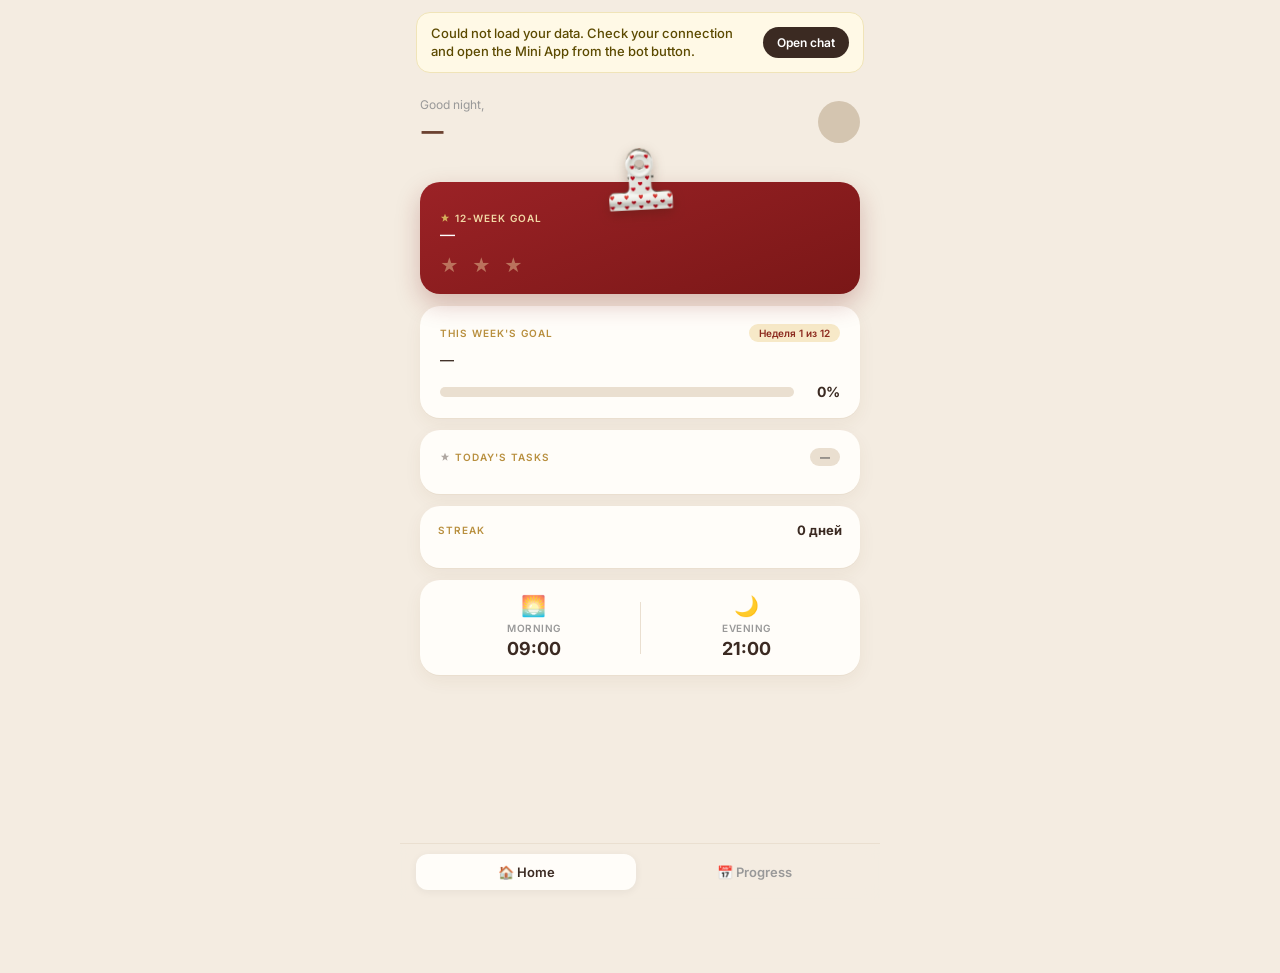
==== webapp/index.html @ 1f39d29e "Week percent over the 6 task days: a fully done week shows 100 % Co-Authored-By: Claude Opus 5.5 <no" ====
<!DOCTYPE html>
<html lang="en">
<head>
  <meta charset="UTF-8" />
  <meta name="viewport" content="width=device-width, initial-scale=1.0, viewport-fit=cover, user-scalable=no" />
  <meta name="theme-color" content="#F5F4F0" />
  <title>SpiceSpace</title>
  <link rel="icon" href="./spicespace-logo.jpg" type="image/jpeg" />

  <meta name="spicespace-backend" content="https://spicespace-production.up.railway.app" />
  <meta name="spicespace-bot-username" content="SpiceSpacebot" />

  <link rel="preconnect" href="https://fonts.googleapis.com" />
  <link rel="preconnect" href="https://fonts.gstatic.com" crossorigin />
  <link href="https://fonts.googleapis.com/css2?family=Inter:wght@400;500;600;700;800&display=swap" rel="stylesheet" />
  <link href="https://fonts.googleapis.com/css2?family=Unbounded:wght@400;700;900&family=Geologica:wght@300;400;500&display=swap" rel="stylesheet" />
  <link href="https://fonts.googleapis.com/css2?family=Playfair+Display:ital,wght@0,600;0,700;1,600;1,700&family=Marck+Script&display=swap" rel="stylesheet" />
  <link rel="stylesheet" href="./styles.css?v=20261109s5" />
  <link rel="stylesheet" href="./season.css?v=20261109s6" />
  <script src="https://telegram.org/js/telegram-web-app.js"></script>
  <script src="./season.js?v=20261109s6"></script>
</head>
<body>

<div class="app" id="app">

  <div class="sync-banner" id="sync-banner" hidden>
    <p class="sync-banner__text">Открой через бота для синхронизации данных</p>
    <button type="button" class="sync-banner__btn" id="sync-banner-open">Открыть чат</button>
  </div>

  <div class="welcome-screen" id="welcome-screen" hidden>
    <div class="welcome-content">
      <div class="welcome-emoji">✨</div>
      <div class="welcome-title">Привет, я Спейс</div>
      <div class="welcome-desc">
        Помогаю не сливаться с целей. Помню что ты говорила вчера.
        Мягко тыкаю если забываешь про себя.
      </div>
      <button class="welcome-btn" id="welcome-start-btn">
        Начать бесплатно →
      </button>
      <div class="welcome-trial">3 дня бесплатно · потом от 2 000 ⭐️</div>
    </div>
  </div>

  <div class="empty-state" id="empty-state" hidden>
    <h2 class="empty-state__title">Пока цель не настроена</h2>
    <p class="empty-state__text">Напиши /start в боте SpiceSpace — пройди знакомство, и цели появятся здесь.</p>
    <button type="button" class="empty-state__btn" id="empty-open-bot">Перейти в чат с ботом</button>
  </div>

  <div class="screen screen--active" id="screen-home" hidden>
  <main class="screen-inner" id="main">
    <header class="header">
      <div class="header-left">
        <p class="greeting" id="greeting">Добрый день,</p>
        <div class="user-name-row">
          <span class="user-name" id="user-name">—</span>
          <button type="button" class="edit-name-btn" id="edit-name-btn" hidden aria-label="Изменить имя">✏️</button>
        </div>
        <p id="level-badge" class="level-badge" aria-label="Уровень"></p>
      </div>
      <div class="avatar" id="avatar" aria-hidden="true"></div>
    </header>

    <section class="month-card">
      <p class="card-label card-label--light">
        <svg class="label-icon" width="10" height="10" viewBox="0 0 24 24" aria-hidden="true"><polygon points="12,2 15,9 22,9 16,14 18,21 12,17 6,21 8,14 2,9 9,9"/></svg>
        Цель 12 недель
      </p>
      <p class="month-card__text" id="month-goal">—</p>
      <div class="month-card__stars" aria-hidden="true">★ ★ ★</div>
    </section>

    <section class="week-card">
      <div class="week-card__head">
        <p class="card-label">Цель этой недели</p>
        <span class="badge" id="week-badge">Неделя 1 из 12</span>
      </div>
      <p class="week-card__text" id="week-goal">—</p>
      <div class="week-card__progress">
        <div class="progress-bar">
          <div class="progress-fill" id="week-fill" style="width:0%"></div>
        </div>
        <span class="progress-pct" id="week-pct">0%</span>
      </div>
    </section>

    <section class="today-card">
      <div class="today-card__head">
        <p class="card-label">
          <svg class="label-icon label-icon--dark" width="10" height="10" viewBox="0 0 24 24" aria-hidden="true"><polygon points="12,2 15,9 22,9 16,14 18,21 12,17 6,21 8,14 2,9 9,9"/></svg>
          Задачи на сегодня
        </p>
        <span class="badge badge--muted" id="today-date">—</span>
      </div>
      <div class="task-list" id="task-list"></div>
    </section>

    <section class="streak-card">
      <div class="streak-card__head">
        <p class="card-label">Серия дней</p>
        <span class="streak-count" id="streak-count">0 дней</span>
      </div>
      <div class="streak-dots streak-circles" id="streak-dots"></div>
    </section>

    <section class="times-card">
      <div class="times-row">
        <div class="time-item">
          <div class="time-icon">🌅</div>
          <div class="time-label">Утро</div>
          <div class="time-value time-value--morning" id="morning-time-val">09:00</div>
        </div>
        <div class="time-divider"></div>
        <div class="time-item">
          <div class="time-icon">🌙</div>
          <div class="time-label">Вечер</div>
          <div class="time-value time-value--evening" id="evening-time-val">21:00</div>
        </div>
        <button type="button" class="time-edit-btn" id="edit-times-btn" hidden>✏️ Изменить</button>
      </div>
    </section>

  </main>

  <div class="settings-block" id="settings-block">
    <button type="button" class="settings-btn" id="btn-change-12w" hidden>Изменить цель на 12 недель</button>
    <button type="button" class="settings-btn" id="btn-change-weekly" hidden>Изменить цель на 1 неделю</button>
    <button type="button" class="settings-btn" id="btn-reset">🧠 Сбросить память бота</button>
    <button type="button" class="settings-btn" id="btn-subscription" hidden>💳 Подписка</button>
    <button type="button" class="settings-btn danger" id="btn-stop">🔕 Остановить бота</button>
  </div>
  </div>

  <div class="screen" id="screen-subscription" hidden>
    <div class="screen-inner subscription-screen">
      <p class="subscription-payment-title">Оплата через Telegram Stars ⭐️</p>
      <header class="subscription-header">
        <div class="sub-status" id="sub-status">Подписка не активна</div>
        <div class="sub-days" id="sub-days"></div>
      </header>

      <div class="plans" id="subscription-plans">
        <div class="plan-card" data-plan="4weeks" role="button" tabindex="0">
          <div class="plan-name" data-i18n="sub_plan_4w">4 недели</div>
          <div class="plan-price">500 ⭐️ Stars</div>
          <div class="plan-note" data-i18n="sub_plan_4w_note">~$9.99</div>
        </div>
        <div class="plan-card popular" data-plan="12weeks" role="button" tabindex="0">
          <div class="plan-badge" data-i18n="sub_popular">Популярный</div>
          <div class="plan-name" data-i18n="sub_plan_12w">12 недель</div>
          <div class="plan-price">1 200 ⭐️ Stars</div>
          <div class="plan-note" data-i18n="sub_plan_12w_note">~$23.99</div>
        </div>
        <div class="plan-card" data-plan="24weeks" role="button" tabindex="0">
          <div class="plan-name" data-i18n="sub_plan_24w">24 недели</div>
          <div class="plan-price">2 000 ⭐️ Stars</div>
          <div class="plan-note" data-i18n="sub_plan_24w_note">~$39.98</div>
        </div>
      </div>

      <p class="subscription-stars-tip">Stars можно купить прямо в Telegram.<br>100 Stars ≈ $2</p>

      <button type="button" class="back-btn" id="sub-back">← Назад</button>
    </div>
  </div>

  <div class="screen" id="screen-calendar" hidden>
    <div class="screen-inner calendar-screen">
      <header class="calendar-header">
        <h1 class="calendar-title">12 недель</h1>
        <span class="badge" id="calendar-week-badge">Неделя 1 из 12</span>
      </header>
      <div class="calendar-grid-wrap">
        <div class="calendar-dow" aria-hidden="true">
          <span></span><span>1</span><span>2</span><span>3</span><span>4</span><span>5</span><span>6</span><span>7</span>
        </div>
        <div class="calendar-grid" id="calendar-grid"></div>
      </div>
      <div class="calendar-legend">
        <span class="legend-item"><i class="legend-dot legend-dot--done"></i> сделала</span>
        <span class="legend-item"><i class="legend-dot legend-dot--partial"></i> частично</span>
        <span class="legend-item"><i class="legend-dot legend-dot--miss"></i> нет</span>
        <span class="legend-item"><i class="legend-dot legend-dot--no-data"></i> без ответа</span>
        <span class="legend-item"><i class="legend-dot legend-dot--future"></i> впереди</span>
      </div>
    </div>
  </div>

  <nav class="tab-bar" id="tab-bar" hidden aria-label="Навигация">
    <button type="button" class="tab-bar__btn tab-bar__btn--active" data-tab="home" aria-current="page">🏠 Главная</button>
    <button type="button" class="tab-bar__btn" data-tab="calendar">📅 Прогресс</button>
  </nav>

  <div class="edit-name-sheet" id="edit-name-sheet" hidden>
    <div class="edit-name-sheet__backdrop" id="edit-name-backdrop"></div>
    <div class="edit-name-sheet__card" id="edit-name-card" role="dialog" aria-modal="true" aria-labelledby="edit-name-heading">
      <div class="edit-name-sheet__heading" id="edit-name-heading">Изменить имя</div>
      <input class="edit-name-sheet__input" id="edit-name-input" type="text" maxlength="50" placeholder="Твоё имя" autocomplete="name" />
      <div class="edit-name-sheet__actions">
        <button type="button" class="edit-name-sheet__cancel" id="edit-name-cancel">Отмена</button>
        <button type="button" class="edit-name-sheet__save" id="edit-name-save">Сохранить</button>
      </div>
    </div>
  </div>

  <div class="edit-times-sheet" id="edit-times-sheet" hidden>
    <div class="edit-times-sheet__backdrop" id="edit-times-backdrop"></div>
    <div class="edit-times-sheet__card" id="edit-times-card" role="dialog" aria-modal="true" aria-labelledby="edit-times-heading">
      <p class="edit-times-sheet__heading sheet-title" id="edit-times-heading">Время сообщений</p>
      <label class="edit-times-sheet__field">🌅 Утреннее сообщение<input id="et-morning" type="time" /></label>
      <label class="edit-times-sheet__field">🌙 Вечернее сообщение<input id="et-evening" type="time" /></label>
      <div class="edit-times-sheet__actions">
        <button type="button" class="edit-times-sheet__cancel" id="edit-times-cancel">Отмена</button>
        <button type="button" class="edit-times-sheet__save" id="edit-times-save">Сохранить</button>
      </div>
    </div>
  </div>

</div>

<script src="./i18n.js?v=20260613welcome2"></script>
<script src="./app.js?v=20261109w6"></script>
</body>
</html>
---- webapp/styles.css ----
*, *::before, *::after { box-sizing: border-box; margin: 0; padding: 0; }

:root {
  --bg: #F5F4F0;
  /* New Year: warm gold instead of the old lime accent. */
  --accent: #F2C14E;
  --accent-rgb: 242, 193, 78;
  --dark: #2C2C2C;
  --card: #fff;
  --muted: #999;
  --text-soft: #555;
  --border: #F0EEE8;
  --badge-bg: #FBEFD0;
  --badge-text: #8A5A00;
  --safe-top: env(safe-area-inset-top, 0px);
  --safe-bottom: env(safe-area-inset-bottom, 0px);
}

html, body {
  height: 100%;
  -webkit-font-smoothing: antialiased;
  -webkit-tap-highlight-color: transparent;
}

body {
  font-family: 'Inter', system-ui, sans-serif;
  background: var(--bg);
  color: var(--dark);
}

body.tg-app { background: var(--bg); }

.app {
  min-height: 100vh;
  min-height: 100dvh;
  min-height: var(--tg-app-height, 100dvh);
  max-width: 480px;
  margin: 0 auto;
}

/* Sync banner */
.sync-banner {
  display: flex;
  align-items: center;
  justify-content: space-between;
  gap: 12px;
  margin: calc(12px + var(--safe-top)) 16px 0;
  padding: 12px 14px;
  background: #FFF9E6;
  border: 1px solid #F0E4B8;
  border-radius: 14px;
}
.sync-banner[hidden] { display: none !important; }

.sync-banner__text {
  flex: 1;
  font-size: 13px;
  line-height: 1.35;
  color: #5c4a00;
  font-weight: 500;
}

.sync-banner__btn {
  flex-shrink: 0;
  background: var(--dark);
  color: #fff;
  border: none;
  border-radius: 999px;
  padding: 8px 14px;
  font-size: 12px;
  font-weight: 600;
  font-family: inherit;
  cursor: pointer;
  white-space: nowrap;
}

/* Empty state (no goal yet) */
.empty-state {
  min-height: 100vh;
  min-height: 100dvh;
  display: flex;
  flex-direction: column;
  align-items: center;
  justify-content: center;
  padding: 32px 24px;
  text-align: center;
}
.empty-state[hidden] { display: none !important; }

.empty-state__title {
  font-size: 22px;
  font-weight: 700;
  margin-bottom: 12px;
}

.empty-state__text {
  font-size: 15px;
  color: var(--muted);
  line-height: 1.5;
  margin-bottom: 24px;
  max-width: 300px;
}

.empty-state__btn {
  background: var(--dark);
  color: #fff;
  border: none;
  border-radius: 999px;
  padding: 14px 28px;
  font-size: 15px;
  font-weight: 600;
  font-family: inherit;
  cursor: pointer;
}

/* Screens & tabs */
.screen {
  display: none;
  flex-direction: column;
  min-height: 100vh;
  min-height: 100dvh;
  padding-bottom: calc(72px + var(--safe-bottom));
}
.screen--active { display: flex; }
.screen[hidden] { display: none !important; }

.screen-inner {
  display: flex;
  flex-direction: column;
  gap: 12px;
  padding: calc(24px + var(--safe-top)) 20px 12px;
  flex: 1;
}

.tab-bar {
  position: fixed;
  left: 0;
  right: 0;
  bottom: 0;
  max-width: 480px;
  margin: 0 auto;
  display: flex;
  gap: 8px;
  padding: 10px 16px calc(10px + var(--safe-bottom));
  background: rgba(245, 244, 240, 0.96);
  border-top: 1px solid var(--border);
  backdrop-filter: blur(8px);
  z-index: 50;
}
.tab-bar[hidden] { display: none !important; }

.tab-bar__btn {
  flex: 1;
  border: none;
  border-radius: 12px;
  padding: 10px 8px;
  font-family: inherit;
  font-size: 13px;
  font-weight: 600;
  background: transparent;
  color: var(--muted);
  cursor: pointer;
}
.tab-bar__btn--active {
  background: var(--card);
  color: var(--dark);
  box-shadow: 0 2px 8px rgba(0, 0, 0, 0.06);
}

/* Calendar */
.calendar-screen { gap: 16px; }
.calendar-header {
  display: flex;
  align-items: center;
  justify-content: space-between;
  gap: 12px;
}
.calendar-title {
  font-size: 22px;
  font-weight: 800;
  letter-spacing: -0.02em;
}
.calendar-grid-wrap { overflow-x: auto; }
.calendar-dow {
  display: grid;
  grid-template-columns: 44px repeat(7, 1fr);
  gap: 4px;
  margin-bottom: 6px;
  font-size: 10px;
  font-weight: 600;
  color: var(--muted);
  text-align: center;
}
.calendar-grid {
  display: flex;
  flex-direction: column;
  gap: 4px;
}
.calendar-row {
  display: grid;
  grid-template-columns: 44px repeat(7, 1fr);
  gap: 4px;
  align-items: center;
  padding: 2px 0;
  border-radius: 10px;
}
.calendar-row--current {
  background: rgba(var(--accent-rgb), 0.25);
}
.calendar-row-label {
  font-size: 11px;
  font-weight: 600;
  color: var(--text-soft);
}
.calendar-cell {
  width: 100%;
  aspect-ratio: 1;
  max-width: 36px;
  margin: 0 auto;
  display: flex;
  align-items: center;
  justify-content: center;
}
.day-dot {
  width: 100%;
  aspect-ratio: 1;
  max-width: 36px;
  border-radius: 50%;
  border: 2px solid transparent;
}
.day-dot.done { background: var(--accent); }
.day-dot.missed { background: #1A1A1A; }
.day-dot.partial {
  background: linear-gradient(90deg, var(--accent) 50%, #1A1A1A 50%);
}
.day-dot.today {
  background: transparent;
  border: 2px solid var(--accent);
}
.day-dot.future { background: #E0E0E0; }
.day-dot.recap { background: #E8E4F0; border: 2px solid #C8BFD8; }
.day-dot.no-data { background: #F5F5F5; }
.calendar-legend {
  display: flex;
  flex-wrap: wrap;
  gap: 10px 14px;
  font-size: 11px;
  color: var(--text-soft);
}
.legend-item { display: inline-flex; align-items: center; gap: 6px; }
.legend-dot {
  width: 12px;
  height: 12px;
  border-radius: 50%;
  display: inline-block;
}
.legend-dot--done { background: var(--accent); }
.legend-dot--partial {
  background: linear-gradient(90deg, var(--accent) 50%, #1A1A1A 50%);
}
.legend-dot--miss { background: #1A1A1A; }
.legend-dot--future { background: #E0E0E0; }
.legend-dot--no-data { background: #F5F5F5; border: 1px solid #E0E0E0; }

.header {
  display: flex;
  justify-content: space-between;
  align-items: center;
  margin-bottom: 4px;
}

.greeting { font-size: 12px; color: var(--muted); }

.user-name-row {
  display: flex;
  align-items: center;
  gap: 8px;
}

.user-name { font-size: 22px; font-weight: 700; color: var(--dark); line-height: 1.2; }

.level-badge {
  display: block;
  margin-top: 2px;
  font-size: 14px;
  font-weight: 500;
  line-height: 1.3;
  color: #a8a8a8;
  letter-spacing: 0;
  text-transform: none;
}

.edit-name-btn {
  flex-shrink: 0;
  border: none;
  background: transparent;
  font-size: 16px;
  line-height: 1;
  padding: 4px;
  cursor: pointer;
  opacity: 0.55;
}
.edit-name-btn[hidden] { display: none !important; }
.edit-name-btn:active { opacity: 1; }

.avatar {
  width: 42px;
  height: 42px;
  border-radius: 50%;
  background: #D4C5B0;
  flex-shrink: 0;
  background-size: cover;
  background-position: center;
}

.card-label {
  font-size: 10px;
  color: var(--muted);
  font-weight: 600;
  text-transform: uppercase;
  letter-spacing: 1px;
  display: flex;
  align-items: center;
}

.card-label--light { color: #666; }
.card-label--light .label-icon { fill: var(--accent); }

.label-icon { margin-right: 5px; flex-shrink: 0; }
.label-icon--dark { fill: var(--dark); opacity: 0.4; }

/* Month */
.month-card {
  background: var(--dark);
  border-radius: 20px;
  padding: 18px 20px;
}

.month-card__text {
  font-size: 15px;
  color: #fff;
  font-weight: 500;
  line-height: 1.4;
}

.month-card__stars {
  margin-top: 10px;
  opacity: 0.15;
  font-size: 18px;
  letter-spacing: 4px;
  color: #fff;
}

/* Week */
.week-card {
  background: var(--card);
  border-radius: 20px;
  padding: 18px 20px;
}

.week-card__head {
  display: flex;
  justify-content: space-between;
  align-items: center;
  margin-bottom: 8px;
}

.badge {
  font-size: 10px;
  background: var(--badge-bg);
  color: var(--badge-text);
  padding: 3px 10px;
  border-radius: 20px;
  font-weight: 600;
}

.badge--muted {
  background: var(--border);
  color: var(--text-soft);
}

.week-card__text {
  font-size: 14px;
  color: var(--dark);
  font-weight: 500;
  line-height: 1.4;
  margin-bottom: 14px;
}

.week-card__progress {
  display: flex;
  align-items: center;
  gap: 10px;
}

.progress-bar {
  flex: 1;
  height: 10px;
  background: var(--border);
  border-radius: 6px;
  overflow: hidden;
}

.progress-fill {
  height: 100%;
  background: var(--accent);
  border-radius: 6px;
  width: 0;
  transition: width 1.2s cubic-bezier(0.4, 0, 0.2, 1);
}

.progress-pct {
  font-size: 14px;
  font-weight: 700;
  color: var(--dark);
  min-width: 36px;
  text-align: right;
}

/* Today tasks */
.today-card {
  background: var(--card);
  border-radius: 20px;
  padding: 18px 20px;
}

.today-card__head {
  display: flex;
  justify-content: space-between;
  align-items: center;
  margin-bottom: 10px;
}

.task-list { display: flex; flex-direction: column; }

.task-row {
  display: flex;
  align-items: center;
  gap: 10px;
  padding: 8px 0;
  border-top: 1px solid var(--bg);
}
.task-list .task-row:first-child { border-top: none; padding-top: 0; }

.task-check {
  width: 22px;
  height: 22px;
  border-radius: 50%;
  border: 1.5px solid #E0DFDB;
  flex-shrink: 0;
  display: flex;
  align-items: center;
  justify-content: center;
  font-size: 11px;
  background: transparent;
  cursor: pointer;
  font-family: inherit;
  color: transparent;
  padding: 0;
}
.task-check.done {
  background: var(--dark);
  border-color: var(--dark);
  color: #fff;
}

.task-time {
  flex-shrink: 0;
  font-size: 11px;
  font-weight: 600;
  color: var(--muted);
  min-width: 4.5rem;
}

.task-text {
  font-size: 13px;
  color: var(--text-soft);
  flex: 1;
  line-height: 1.35;
}
.task-text.done {
  color: #bbb;
  text-decoration: line-through;
}

.task-empty {
  font-size: 13px;
  color: var(--muted);
  padding: 4px 0;
}

/* Streak */
.streak-card {
  background: var(--card);
  border-radius: 20px;
  padding: 16px 18px;
  overflow: hidden;
}

.streak-card__head {
  display: flex;
  justify-content: space-between;
  align-items: center;
  margin-bottom: 14px;
}

.streak-count {
  font-size: 13px;
  font-weight: 700;
  color: var(--dark);
}

.streak-dots {
  display: flex;
  gap: 8px;
  width: 100%;
  justify-content: space-between;
}

.streak-day-wrap {
  flex: 1;
  display: flex;
  align-items: center;
  justify-content: center;
}

.streak-day {
  width: 40px;
  height: 40px;
  border-radius: 50%;
  display: flex;
  align-items: center;
  justify-content: center;
}

.streak-day.active {
  background: #161616;
  border: 1.5px solid rgba(var(--accent-rgb), 0.3);
  animation: starGlow 3s ease-in-out infinite;
  overflow: hidden;
  padding: 0;
}

.streak-day.active.is-today {
  border-color: rgba(var(--accent-rgb), 0.7);
  box-shadow: 0 0 20px rgba(var(--accent-rgb), 0.4);
}

.streak-logo-icon {
  width: 100%;
  height: 100%;
  object-fit: cover;
  object-position: center;
  transform: scale(1.35);
  display: block;
  filter: drop-shadow(0 0 4px rgba(var(--accent-rgb), 0.5));
}

.streak-day.empty {
  background: #111;
  border: 1.5px solid #1e1e1e;
}

.streak-day.active.done {
  border-color: rgba(var(--accent-rgb), 0.85);
  box-shadow: 0 0 12px rgba(var(--accent-rgb), 0.35);
}

.streak-day.active.partial {
  border-color: rgba(var(--accent-rgb), 0.45);
  background: linear-gradient(135deg, #161616 50%, #2a2a18 50%);
}

.streak-day.active.missed-day {
  border-color: rgba(120, 120, 120, 0.55);
  box-shadow: none;
  animation: none;
}

.streak-day.missed {
  background: #1A1A1A;
  border: 1.5px solid #1A1A1A;
}

@keyframes starGlow {
  0%, 100% {
    box-shadow: 0 0 8px rgba(var(--accent-rgb), 0.15);
    border-color: rgba(var(--accent-rgb), 0.25);
  }
  50% {
    box-shadow: 0 0 18px rgba(var(--accent-rgb), 0.4);
    border-color: rgba(var(--accent-rgb), 0.55);
  }
}

/* Times card */
.times-card {
  background: var(--card);
  border-radius: 20px;
  padding: 16px 18px;
}

.times-row {
  display: flex;
  align-items: center;
  gap: 10px;
}

.time-item {
  flex: 1;
  min-width: 0;
  text-align: center;
}

.time-icon {
  font-size: 20px;
  line-height: 1;
  margin-bottom: 6px;
}

.time-label {
  font-size: 10px;
  color: var(--muted);
  font-weight: 600;
  text-transform: uppercase;
  letter-spacing: 0.5px;
}

.time-value {
  font-size: 18px;
  font-weight: 700;
  color: var(--dark);
  margin-top: 4px;
}

.time-divider {
  width: 1px;
  height: 52px;
  background: var(--border);
  flex-shrink: 0;
}

.time-edit-btn {
  flex-shrink: 0;
  border: none;
  background: var(--border);
  border-radius: 12px;
  padding: 10px 12px;
  font-size: 11px;
  font-weight: 600;
  font-family: inherit;
  cursor: pointer;
  color: var(--dark);
  white-space: nowrap;
}
.time-edit-btn[hidden] { display: none !important; }

@keyframes popIn {
  0% { transform: scale(0); opacity: 0; }
  80% { transform: scale(1.15); }
  100% { transform: scale(1); opacity: 1; }
}

.settings-block {
  display: flex;
  flex-direction: column;
  gap: 8px;
  margin-top: 8px;
  padding: 0 20px 24px;
  padding-bottom: calc(24px + var(--safe-bottom));
  opacity: 0;
  transition: opacity 0.3s;
}

.settings-btn[hidden] {
  display: none !important;
}

.settings-btn:disabled {
  opacity: 0.55;
  cursor: wait;
}

.settings-block.loaded {
  opacity: 1;
}

.settings-btn {
  width: 100%;
  background: #fff;
  border: 1px solid #E8E6E0;
  border-radius: 14px;
  padding: 14px 16px;
  font-family: 'Inter', sans-serif;
  font-size: 14px;
  font-weight: 500;
  color: #2C2C2C;
  cursor: pointer;
  text-align: left;
}

.settings-btn.danger {
  color: #999;
}

.subscription-screen {
  gap: 20px;
  padding-bottom: calc(16px + var(--safe-bottom));
}

.subscription-header {
  text-align: center;
  padding: 8px 0 4px;
}

.sub-status {
  font-size: 18px;
  font-weight: 700;
  color: var(--dark);
}

.sub-status--active {
  color: #2d6a4f;
}

.sub-days {
  margin-top: 8px;
  font-size: 14px;
  color: #666;
  min-height: 1.2em;
}

.plans {
  display: flex;
  flex-direction: column;
  gap: 12px;
}

.plan-card {
  position: relative;
  background: #fff;
  border: 1.5px solid #E8E6E0;
  border-radius: 16px;
  padding: 18px 16px;
  cursor: pointer;
  transition: border-color 0.15s, box-shadow 0.15s;
}

.plan-card:active {
  transform: scale(0.99);
}

.plan-card.popular {
  border-color: #C4A882;
  box-shadow: 0 4px 16px rgba(196, 168, 130, 0.2);
}

.plan-badge {
  position: absolute;
  top: -10px;
  right: 14px;
  background: #C4A882;
  color: #fff;
  font-size: 11px;
  font-weight: 600;
  padding: 4px 10px;
  border-radius: 999px;
}

.plan-name {
  font-size: 17px;
  font-weight: 700;
  color: var(--dark);
  margin-bottom: 6px;
}

.plan-price {
  font-size: 22px;
  font-weight: 800;
  color: var(--dark);
}

.plan-note {
  margin-top: 4px;
  font-size: 13px;
  color: #888;
}

.back-btn {
  width: 100%;
  margin-top: 8px;
  background: transparent;
  border: none;
  font-family: 'Inter', sans-serif;
  font-size: 15px;
  font-weight: 500;
  color: #888;
  padding: 12px;
  cursor: pointer;
}

.edit-name-sheet {
  position: fixed;
  inset: 0;
  z-index: 50;
  display: flex;
  align-items: flex-end;
  justify-content: center;
}
.edit-name-sheet[hidden] { display: none !important; }

.edit-name-sheet__backdrop {
  position: absolute;
  inset: 0;
  background: rgba(0, 0, 0, 0.35);
}

.edit-name-sheet__card {
  position: relative;
  width: 100%;
  max-width: 480px;
  background: var(--bg);
  border-radius: 24px 24px 0 0;
  padding: 20px 20px calc(22px + var(--safe-bottom));
}

.edit-name-sheet__heading {
  font-size: 18px;
  font-weight: 700;
  margin-bottom: 16px;
  color: var(--dark);
}

.edit-name-sheet__input {
  width: 100%;
  border: 1.5px solid var(--border);
  border-radius: 14px;
  padding: 12px 14px;
  font-size: 16px;
  font-family: inherit;
  background: var(--card);
  color: var(--dark);
  margin-bottom: 16px;
}
.edit-name-sheet__input:focus {
  outline: none;
  border-color: var(--dark);
}

.edit-name-sheet__actions {
  display: flex;
  gap: 10px;
  justify-content: flex-end;
}

.edit-name-sheet__cancel {
  border: none;
  background: transparent;
  color: var(--muted);
  font-size: 14px;
  padding: 10px 12px;
  cursor: pointer;
  font-family: inherit;
}

.edit-name-sheet__save {
  border: none;
  background: var(--dark);
  color: #fff;
  border-radius: 999px;
  padding: 10px 20px;
  font-size: 14px;
  font-weight: 600;
  cursor: pointer;
  font-family: inherit;
}

.edit-times-sheet {
  position: fixed;
  inset: 0;
  z-index: 50;
  display: flex;
  align-items: flex-end;
  justify-content: center;
}
.edit-times-sheet[hidden] { display: none !important; }

.edit-times-sheet__backdrop {
  position: absolute;
  inset: 0;
  background: rgba(0, 0, 0, 0.35);
}

.edit-times-sheet__card {
  position: relative;
  width: 100%;
  max-width: 480px;
  background: var(--bg);
  border-radius: 24px 24px 0 0;
  padding: 20px 20px calc(22px + var(--safe-bottom));
}

.edit-times-sheet__heading {
  font-size: 18px;
  font-weight: 700;
  margin-bottom: 16px;
  color: var(--dark);
}

.edit-times-sheet__field {
  display: flex;
  flex-direction: column;
  gap: 8px;
  margin-bottom: 14px;
  font-size: 14px;
  font-weight: 500;
  color: var(--dark);
}

.edit-times-sheet__field input {
  width: 100%;
  border: 1.5px solid var(--border);
  border-radius: 14px;
  padding: 12px 14px;
  font-size: 16px;
  font-family: inherit;
  background: var(--card);
  color: var(--dark);
}

.edit-times-sheet__actions {
  display: flex;
  gap: 10px;
  justify-content: flex-end;
  margin-top: 8px;
}

.edit-times-sheet__cancel {
  border: none;
  background: transparent;
  color: var(--muted);
  font-size: 14px;
  padding: 10px 12px;
  cursor: pointer;
  font-family: inherit;
}

.edit-times-sheet__save {
  border: none;
  background: var(--dark);
  color: #fff;
  border-radius: 999px;
  padding: 10px 20px;
  font-size: 14px;
  font-weight: 600;
  cursor: pointer;
  font-family: inherit;
}

.milestone-overlay {
  position: fixed;
  inset: 0;
  background: rgba(0, 0, 0, 0.75);
  display: flex;
  align-items: flex-end;
  justify-content: center;
  z-index: 1000;
  padding: 16px;
  padding-bottom: calc(16px + var(--safe-bottom));
  animation: milestoneFadeIn 0.35s ease both;
}

.milestone-card {
  width: 100%;
  max-width: 360px;
  background: #1A1A1A;
  border: 1px solid rgba(var(--accent-rgb), 0.35);
  border-radius: 24px;
  padding: 12px 24px 28px;
  text-align: center;
  animation: milestoneSlideUp 0.5s cubic-bezier(0.2, 0.8, 0.2, 1) both;
}

.milestone-card .handle {
  width: 36px;
  height: 4px;
  margin: 4px auto 20px;
  border-radius: 999px;
  background: rgba(255, 255, 255, 0.18);
}

.milestone-card .star-wrap {
  display: flex;
  justify-content: center;
  margin-bottom: 10px;
}

.milestone-card .star {
  font-size: 30px;
  line-height: 1;
  color: var(--accent);
  animation: milestoneStarPulse 1.6s ease-in-out infinite;
}

.milestone-card .days-row {
  display: flex;
  align-items: baseline;
  justify-content: center;
  gap: 8px;
  margin-bottom: 4px;
}

.milestone-card .days-number {
  font-family: 'Unbounded', system-ui, sans-serif;
  font-size: 64px;
  font-weight: 900;
  line-height: 1;
  color: var(--accent);
  letter-spacing: -0.03em;
}

.milestone-card .days-label {
  font-family: 'Geologica', system-ui, sans-serif;
  font-size: 22px;
  font-weight: 400;
  color: var(--accent);
}

.milestone-card .subtitle {
  font-family: 'Geologica', system-ui, sans-serif;
  font-size: 14px;
  font-weight: 300;
  color: rgba(255, 255, 255, 0.45);
  letter-spacing: 0.08em;
  text-transform: lowercase;
  margin-bottom: 22px;
}

.milestone-card .message {
  font-family: 'Geologica', system-ui, sans-serif;
  font-size: 15px;
  font-weight: 300;
  line-height: 1.55;
  color: #ffffff;
  margin-bottom: 24px;
}

.milestone-card .message p {
  margin: 0;
}

.milestone-card .dots-row {
  display: flex;
  justify-content: center;
  gap: 7px;
  margin-bottom: 24px;
}

.milestone-card .dot {
  width: 8px;
  height: 8px;
  border-radius: 50%;
  background: rgba(255, 255, 255, 0.14);
}

.milestone-card .dot.filled {
  background: var(--accent);
}

.milestone-card .dot.current {
  background: var(--accent);
  box-shadow: 0 0 0 3px rgba(var(--accent-rgb), 0.28);
  animation: milestoneDotPulse 1.4s ease-in-out infinite;
}

.milestone-card .btn-milestone {
  width: 100%;
  border: none;
  border-radius: 14px;
  padding: 16px 24px;
  background: var(--accent);
  color: #1A1A1A;
  font-family: 'Geologica', system-ui, sans-serif;
  font-size: 16px;
  font-weight: 500;
  cursor: pointer;
}

.confetti-piece {
  position: fixed;
  top: -10px;
  width: 8px;
  height: 8px;
  border-radius: 2px;
  pointer-events: none;
  z-index: 1001;
  animation: confettiFall linear forwards;
}

@keyframes milestoneFadeIn {
  from { opacity: 0; }
  to { opacity: 1; }
}

@keyframes milestoneSlideUp {
  from {
    opacity: 0;
    transform: translateY(32px);
  }
  to {
    opacity: 1;
    transform: translateY(0);
  }
}

@keyframes milestoneStarPulse {
  0%, 100% {
    transform: scale(1);
    opacity: 1;
  }
  50% {
    transform: scale(1.12);
    opacity: 0.82;
  }
}

@keyframes milestoneDotPulse {
  0%, 100% {
    transform: scale(1);
    box-shadow: 0 0 0 3px rgba(var(--accent-rgb), 0.28);
  }
  50% {
    transform: scale(1.15);
    box-shadow: 0 0 0 5px rgba(var(--accent-rgb), 0.18);
  }
}

@keyframes confettiFall {
  to {
    transform: translateY(100vh) rotate(720deg);
    opacity: 0;
  }
}

@media (prefers-reduced-motion: reduce) {
  .progress-fill { transition-duration: 0.01ms; }
  .streak-day.active { animation-duration: 0.01ms; }
  .milestone-overlay,
  .milestone-card,
  .milestone-card .star,
  .milestone-card .dot.current,
  .confetti-piece { animation-duration: 0.01ms; }
}

.welcome-screen[hidden] {
  display: none !important;
}
.welcome-screen:not([hidden]) {
  display: flex;
  flex-direction: column;
  align-items: center;
  justify-content: center;
  min-height: 80vh;
  padding: 32px 24px;
  text-align: center;
}
.welcome-emoji { font-size: 56px; margin-bottom: 16px; }
.welcome-title {
  font-size: 28px; font-weight: 700;
  color: #2C2C2C; margin-bottom: 12px;
}
.welcome-desc {
  font-size: 15px; color: #666;
  line-height: 1.6; margin-bottom: 32px;
}
.welcome-btn {
  background: #2C2C2C; color: #fff;
  border: none; border-radius: 16px;
  padding: 16px 32px; width: 100%;
  font-size: 16px; font-weight: 600;
  cursor: pointer; margin-bottom: 12px;
}
.welcome-trial { font-size: 12px; color: #bbb; }



/* The streak logo image is lime; tint it gold for the New Year theme. */
.streak-logo-icon { filter: hue-rotate(-38deg) saturate(1.15) brightness(1.02); }

/* Half-filled day: exact halves (the transparent border used to repeat the gradient on the left edge). */
.day-dot.partial, .legend-dot--partial { background-origin: border-box; background-repeat: no-repeat; }
---- webapp/season.css ----
/* Seasonal themes. season.js sets <html data-season="autumn|winter"> by date
   (or ?season=autumn|winter|off for previews). Without a season the base look stays. */

/* Stickers: the owner's photo cut-outs placed on card edges by season.js. */
.sticker {
  position: absolute;
  z-index: 2;
  height: auto;
  pointer-events: none;
  filter: drop-shadow(0 4px 6px rgba(60, 30, 10, 0.28));
  user-select: none;
}
.has-sticker { position: relative; }

/* 12-week grid as a sheet of paper held by a clip. */
.season-paper {
  position: relative;
  margin: 14px 0 34px;
  padding: 30px 14px 18px;
  background: var(--card);
  border-radius: 18px;
  box-shadow: 0 1px 0 var(--border), 0 10px 26px rgba(110, 60, 30, 0.10);
  display: flex;
  flex-direction: column;
  gap: 14px;
}
html[data-season] .month-card { margin-top: 18px; padding-top: 30px; }

.season-note {
  display: none;
  font-family: 'Marck Script', cursive;
  font-size: 21px;
  line-height: 1.15;
  margin: -6px 0 6px;
  transform: rotate(-2deg);
  transform-origin: left center;
}

/* ---------------- Winter / New Year ---------------- */
html[data-season="winter"] {
  --bg: #F4ECE1;
  --card: #FFFDF9;
  --border: #EADFD0;
  --accent: #D4AE5A;
  --accent-rgb: 212, 174, 90;
  --badge-bg: #F7E9C8;
  --badge-text: #8C2A1E;
  --dark: #3B2A22;
  --season-red: #8E1C1C;
  --season-brown: #6B4130;
}
html[data-season="winter"] body { background: var(--bg); }
html[data-season="winter"] .week-card,
html[data-season="winter"] .today-card,
html[data-season="winter"] .streak-card,
html[data-season="winter"] .times-card { box-shadow: 0 1px 0 var(--border), 0 6px 18px rgba(110, 60, 30, 0.06); }

html[data-season="winter"] .month-card {
  background: linear-gradient(160deg, #9B2226 0%, #7A1717 100%);
  box-shadow: 0 10px 24px rgba(122, 23, 23, 0.25);
}
html[data-season="winter"] .card-label--light { color: #F2D9A6; }
html[data-season="winter"] .month-card__stars { color: #F2D9A6; opacity: 0.45; }
html[data-season="winter"] .card-label { color: #B88F3E; }
html[data-season="winter"] .card-label--light { color: #F2D9A6; }

html[data-season="winter"] .user-name,
html[data-season="winter"] .calendar-title {
  font-family: 'Playfair Display', Georgia, serif;
  color: var(--season-brown);
  font-weight: 700;
  letter-spacing: -0.01em;
}
html[data-season="winter"] .user-name { font-size: 28px; }
html[data-season="winter"] .calendar-title {
  font-style: italic;
  color: var(--season-red);
  font-size: 30px;
}
html[data-season="winter"] .season-note { display: block; color: var(--season-red); }
html[data-season="winter"] .tab-bar { background: rgba(244, 236, 225, 0.92); }

/* ---------------- Autumn / November ---------------- */
html[data-season="autumn"] {
  --bg: #F3EADC;
  --card: #FFFCF6;
  --border: #E8DCC8;
  --accent: #D9853B;
  --accent-rgb: 217, 133, 59;
  --badge-bg: #F6E2C9;
  --badge-text: #8A4316;
  --dark: #3A2A20;
  --season-rust: #A4471E;
  --season-brown: #5C3B26;
}
html[data-season="autumn"] body { background: var(--bg); }
html[data-season="autumn"] .week-card,
html[data-season="autumn"] .today-card,
html[data-season="autumn"] .streak-card,
html[data-season="autumn"] .times-card { box-shadow: 0 1px 0 var(--border), 0 6px 18px rgba(110, 70, 30, 0.06); }
html[data-season="autumn"] .month-card {
  background: linear-gradient(160deg, #5A3A28 0%, #3E281C 100%);
  box-shadow: 0 10px 24px rgba(62, 40, 28, 0.25);
}
html[data-season="autumn"] .card-label { color: #B5763A; }
html[data-season="autumn"] .card-label--light { color: #F0C99A; }
html[data-season="autumn"] .month-card__stars { color: #F0C99A; opacity: 0.45; }
html[data-season="autumn"] .user-name,
html[data-season="autumn"] .calendar-title {
  font-family: 'Playfair Display', Georgia, serif;
  color: var(--season-brown);
  font-weight: 700;
}
html[data-season="autumn"] .user-name { font-size: 28px; }
html[data-season="autumn"] .calendar-title { font-style: italic; color: var(--season-rust); font-size: 30px; }
html[data-season="autumn"] .season-note { display: block; color: var(--season-rust); }
html[data-season="autumn"] .tab-bar { background: rgba(243, 234, 220, 0.92); }

/* The streak logo is lime: gold in winter, amber in autumn. */
html[data-season="autumn"] .streak-logo-icon { filter: hue-rotate(-50deg) saturate(1.3); }

/* Calendar "missed" days: festive red in winter, deep brown in autumn instead of black. */
html[data-season="winter"] .day-dot.missed,
html[data-season="winter"] .legend-dot--miss { background: var(--season-red); }
html[data-season="winter"] .day-dot.partial,
html[data-season="winter"] .legend-dot--partial { background: linear-gradient(90deg, var(--accent) 50%, var(--season-red) 50%); }
html[data-season="winter"] .day-dot.future { background: #E9DFD2; }
html[data-season="autumn"] .day-dot.missed,
html[data-season="autumn"] .legend-dot--miss { background: var(--season-brown); }
html[data-season="autumn"] .day-dot.partial,
html[data-season="autumn"] .legend-dot--partial { background: linear-gradient(90deg, var(--accent) 50%, var(--season-brown) 50%); }
html[data-season="autumn"] .day-dot.future { background: #E8DCCB; }

/* Exact halves for half-filled days (the season colors above reset these via the shorthand). */
html[data-season] .day-dot.partial,
html[data-season] .legend-dot--partial { background-origin: border-box; background-repeat: no-repeat; }

/* Empty days must stay visible on the cream sheet and on the highlighted current week:
   "ahead" is a clear ring, "no answer" a dashed ring. Legend dots match. */
html[data-season] .day-dot.future,
html[data-season] .legend-dot--future {
  background: #F4E9D8;
  border: 2px solid #CDB08A;
  box-sizing: border-box;
}
html[data-season] .day-dot.no-data,
html[data-season] .legend-dot--no-data {
  background: #FFFFFF;
  border: 2px dashed #B9946A;
  box-sizing: border-box;
}
html[data-season] .legend-dot--future,
html[data-season] .legend-dot--no-data { border-width: 1.5px; }
/* Keep the last legend word clear of the corner sticker. */
html[data-season] .season-paper .calendar-legend { padding-right: 52px; }
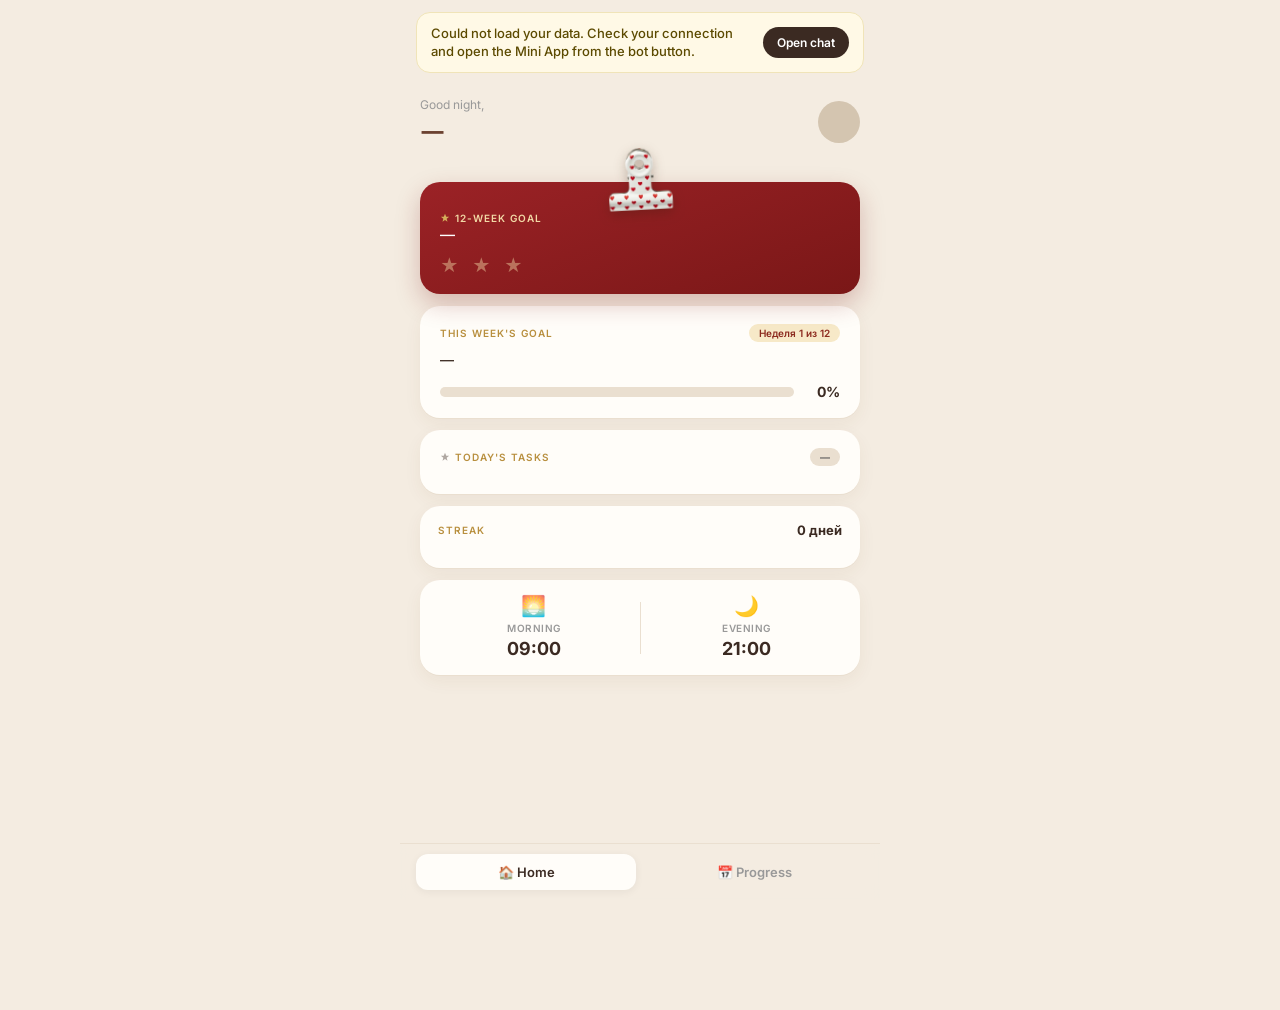
==== commit 8f8c4931: "Language: switch in Mini App settings, in chat by Russian text or on request - Mini App settings: 🌐 " ====
--- a/webapp/index.html
+++ b/webapp/index.html
@@ -15,7 +15,7 @@
   <link href="https://fonts.googleapis.com/css2?family=Inter:wght@400;500;600;700;800&display=swap" rel="stylesheet" />
   <link href="https://fonts.googleapis.com/css2?family=Unbounded:wght@400;700;900&family=Geologica:wght@300;400;500&display=swap" rel="stylesheet" />
   <link href="https://fonts.googleapis.com/css2?family=Playfair+Display:ital,wght@0,600;0,700;1,600;1,700&family=Marck+Script&display=swap" rel="stylesheet" />
-  <link rel="stylesheet" href="./styles.css?v=20261109s5" />
+  <link rel="stylesheet" href="./styles.css?v=20261121lang" />
   <link rel="stylesheet" href="./season.css?v=20261109s6" />
   <script src="https://telegram.org/js/telegram-web-app.js"></script>
   <script src="./season.js?v=20261109s6"></script>
@@ -130,38 +130,40 @@
     <button type="button" class="settings-btn" id="btn-change-weekly" hidden>Изменить цель на 1 неделю</button>
     <button type="button" class="settings-btn" id="btn-reset">🧠 Сбросить память бота</button>
     <button type="button" class="settings-btn" id="btn-subscription" hidden>💳 Подписка</button>
+    <button type="button" class="settings-btn" id="btn-support">💬 Вопросы и идеи — написать Ане</button>
+    <div class="settings-lang" id="settings-lang">
+      <span class="settings-lang__label" id="settings-lang-label">🌐 Язык</span>
+      <div class="settings-lang__chips">
+        <button type="button" class="lang-chip" id="lang-ru" data-lang="ru">🇷🇺 Русский</button>
+        <button type="button" class="lang-chip" id="lang-en" data-lang="en">🇬🇧 English</button>
+      </div>
+    </div>
     <button type="button" class="settings-btn danger" id="btn-stop">🔕 Остановить бота</button>
   </div>
   </div>
 
   <div class="screen" id="screen-subscription" hidden>
     <div class="screen-inner subscription-screen">
-      <p class="subscription-payment-title">Оплата через Telegram Stars ⭐️</p>
       <header class="subscription-header">
         <div class="sub-status" id="sub-status">Подписка не активна</div>
         <div class="sub-days" id="sub-days"></div>
       </header>
 
       <div class="plans" id="subscription-plans">
-        <div class="plan-card" data-plan="4weeks" role="button" tabindex="0">
-          <div class="plan-name" data-i18n="sub_plan_4w">4 недели</div>
-          <div class="plan-price">500 ⭐️ Stars</div>
-          <div class="plan-note" data-i18n="sub_plan_4w_note">~$9.99</div>
-        </div>
-        <div class="plan-card popular" data-plan="12weeks" role="button" tabindex="0">
-          <div class="plan-badge" data-i18n="sub_popular">Популярный</div>
-          <div class="plan-name" data-i18n="sub_plan_12w">12 недель</div>
-          <div class="plan-price">1 200 ⭐️ Stars</div>
-          <div class="plan-note" data-i18n="sub_plan_12w_note">~$23.99</div>
-        </div>
-        <div class="plan-card" data-plan="24weeks" role="button" tabindex="0">
-          <div class="plan-name" data-i18n="sub_plan_24w">24 недели</div>
-          <div class="plan-price">2 000 ⭐️ Stars</div>
-          <div class="plan-note" data-i18n="sub_plan_24w_note">~$39.98</div>
-        </div>
-      </div>
-
-      <p class="subscription-stars-tip">Stars можно купить прямо в Telegram.<br>100 Stars ≈ $2</p>
+        <div class="plan-card">
+          <div class="plan-name" data-i18n="sub_plan_1m">1 месяц</div>
+          <div class="plan-price" id="sub-price-1m">590 ₽</div>
+        </div>
+        <div class="plan-card popular">
+          <div class="plan-badge" data-i18n="sub_popular">Выгоднее</div>
+          <div class="plan-name" data-i18n="sub_plan_3m">3 месяца</div>
+          <div class="plan-price" id="sub-price-3m">1490 ₽</div>
+        </div>
+      </div>
+
+      <button type="button" class="primary-btn" id="sub-subscribe" data-i18n="sub_subscribe_btn">💳 Оформить подписку</button>
+      <p class="sub-note" id="sub-note" data-i18n="sub_note">Оформление продолжится в чате со Спейс. Продлевается автоматически, отменить можно в любой момент.</p>
+      <button type="button" class="settings-btn danger sub-cancel" id="sub-cancel" data-i18n="sub_cancel_btn" hidden>Отменить автопродление</button>
 
       <button type="button" class="back-btn" id="sub-back">← Назад</button>
     </div>
@@ -221,7 +223,7 @@
 
 </div>
 
-<script src="./i18n.js?v=20260613welcome2"></script>
-<script src="./app.js?v=20261109w6"></script>
+<script src="./i18n.js?v=20261121lang"></script>
+<script src="./app.js?v=20261121lang"></script>
 </body>
 </html>
--- a/webapp/styles.css
+++ b/webapp/styles.css
@@ -703,6 +703,45 @@
   color: #999;
 }
 
+.settings-lang {
+  display: flex;
+  align-items: center;
+  justify-content: space-between;
+  gap: 10px;
+  flex-wrap: wrap;
+  background: #fff;
+  border: 1px solid #E8E6E0;
+  border-radius: 14px;
+  padding: 10px 12px 10px 16px;
+  font-family: 'Inter', sans-serif;
+  font-size: 14px;
+  font-weight: 500;
+  color: #2C2C2C;
+}
+
+.settings-lang__chips {
+  display: flex;
+  gap: 6px;
+}
+
+.lang-chip {
+  border: 1px solid #E8E6E0;
+  background: #F7F6F2;
+  color: #2C2C2C;
+  border-radius: 999px;
+  padding: 7px 12px;
+  font-family: 'Inter', sans-serif;
+  font-size: 13px;
+  font-weight: 600;
+  cursor: pointer;
+}
+
+.lang-chip.active {
+  background: #2C2C2C;
+  border-color: #2C2C2C;
+  color: #fff;
+}
+
 .subscription-screen {
   gap: 20px;
   padding-bottom: calc(16px + var(--safe-bottom));
@@ -1189,3 +1228,27 @@
 
 /* Half-filled day: exact halves (the transparent border used to repeat the gradient on the left edge). */
 .day-dot.partial, .legend-dot--partial { background-origin: border-box; background-repeat: no-repeat; }
+
+/* Subscription screen (lava checkout continues in the chat). */
+.primary-btn {
+  width: 100%;
+  background: var(--dark);
+  color: #fff;
+  border: none;
+  border-radius: 16px;
+  padding: 16px;
+  font-family: 'Inter', sans-serif;
+  font-size: 16px;
+  font-weight: 600;
+  cursor: pointer;
+}
+.primary-btn:disabled { opacity: 0.55; cursor: wait; }
+.primary-btn[hidden], .sub-cancel[hidden], .plans[hidden], .sub-note[hidden] { display: none !important; }
+.sub-note {
+  margin: -8px 0 0;
+  font-size: 13px;
+  line-height: 1.4;
+  color: #888;
+  text-align: center;
+}
+.sub-cancel { text-align: center; }
